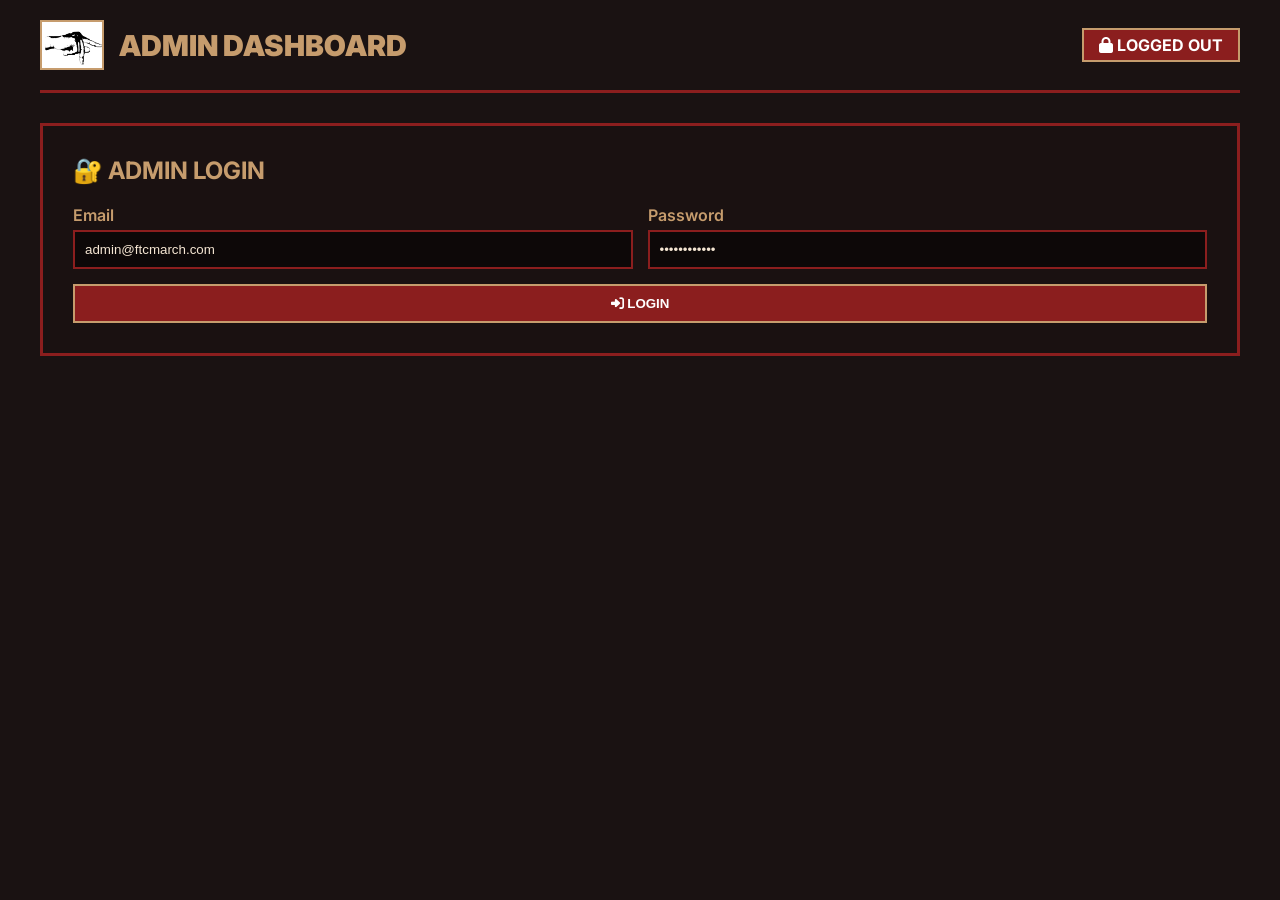
==== admin-dashboard.html @ 2a03d9bb "Add admin dashboard for ticket management" ====
<!DOCTYPE html>
<html lang="en">
<head>
    <meta charset="UTF-8">
    <meta name="viewport" content="width=device-width, initial-scale=1.0">
    <title>FTC · Admin Dashboard</title>
    <link href="https://fonts.googleapis.com/css2?family=Inter:wght@400;600;700;800&display=swap" rel="stylesheet">
    <link rel="stylesheet" href="https://cdnjs.cloudflare.com/ajax/libs/font-awesome/6.4.0/css/all.min.css">
    <style>
        * {
            margin: 0;
            padding: 0;
            box-sizing: border-box;
        }

        :root {
            --primary-red: #8B1E1E;
            --secondary-gold: #C69C6D;
            --dark-charcoal: #1A1212;
            --off-white: #F5E6D3;
            --sand: #DCC7B0;
            --success-green: #2e7d32;
            --warning-yellow: #ed6c02;
        }

        body {
            font-family: 'Inter', sans-serif;
            background: var(--dark-charcoal);
            color: var(--off-white);
            min-height: 100vh;
            padding: 20px;
        }

        .container {
            max-width: 1200px;
            margin: 0 auto;
        }

        /* Header */
        .header {
            display: flex;
            align-items: center;
            justify-content: space-between;
            margin-bottom: 30px;
            padding-bottom: 20px;
            border-bottom: 3px solid var(--primary-red);
        }

        .logo-area {
            display: flex;
            align-items: center;
            gap: 15px;
        }

        .logo-img {
            height: 50px;
            width: auto;
            border: 2px solid var(--secondary-gold);
        }

        .logo-text {
            font-size: 1.8rem;
            font-weight: 900;
            color: var(--secondary-gold);
        }

        .admin-badge {
            background: var(--primary-red);
            color: white;
            padding: 5px 15px;
            border: 2px solid var(--secondary-gold);
            font-weight: 700;
        }

        /* Stats Cards */
        .stats-grid {
            display: grid;
            grid-template-columns: repeat(auto-fit, minmax(200px, 1fr));
            gap: 20px;
            margin-bottom: 30px;
        }

        .stat-card {
            background: rgba(26, 18, 18, 0.95);
            border: 2px solid var(--primary-red);
            padding: 20px;
            text-align: center;
        }

        .stat-value {
            font-size: 2.5rem;
            font-weight: 900;
            color: var(--secondary-gold);
        }

        .stat-label {
            color: var(--sand);
            margin-top: 5px;
        }

        /* Ticket Management */
        .section-title {
            font-size: 1.5rem;
            font-weight: 800;
            color: var(--secondary-gold);
            margin: 30px 0 20px;
            display: flex;
            align-items: center;
            gap: 10px;
        }

        .ticket-grid {
            display: grid;
            grid-template-columns: repeat(auto-fit, minmax(300px, 1fr));
            gap: 20px;
            margin-bottom: 30px;
        }

        .ticket-card {
            background: rgba(26, 18, 18, 0.98);
            border: 2px solid var(--primary-red);
            padding: 20px;
            position: relative;
        }

        .ticket-card.active {
            border-color: var(--secondary-gold);
            box-shadow: 0 0 15px rgba(198,156,109,0.3);
        }

        .ticket-header {
            display: flex;
            justify-content: space-between;
            align-items: center;
            margin-bottom: 15px;
            padding-bottom: 10px;
            border-bottom: 1px solid rgba(198,156,109,0.3);
        }

        .ticket-name {
            font-size: 1.3rem;
            font-weight: 800;
            color: var(--secondary-gold);
        }

        .status-badge {
            padding: 4px 10px;
            font-size: 0.8rem;
            font-weight: 600;
            border: 1px solid;
        }

        .status-badge.active {
            background: var(--success-green);
            border-color: var(--secondary-gold);
            color: white;
        }

        .status-badge.sold-out {
            background: var(--primary-red);
            border-color: var(--sand);
            color: var(--sand);
        }

        .ticket-details {
            margin: 15px 0;
        }

        .detail-row {
            display: flex;
            justify-content: space-between;
            margin: 8px 0;
            color: var(--sand);
        }

        .detail-row strong {
            color: var(--secondary-gold);
        }

        .input-group {
            display: flex;
            gap: 10px;
            margin: 15px 0;
        }

        .input-group input {
            flex: 1;
            padding: 10px;
            background: rgba(0,0,0,0.5);
            border: 2px solid var(--primary-red);
            color: var(--off-white);
        }

        .btn {
            padding: 10px 20px;
            background: var(--primary-red);
            border: 2px solid var(--secondary-gold);
            color: white;
            cursor: pointer;
            font-weight: 600;
            transition: 0.2s;
        }

        .btn:hover {
            background: var(--secondary-gold);
            color: var(--dark-charcoal);
        }

        .btn-small {
            padding: 5px 10px;
            font-size: 0.9rem;
        }

        .btn-success {
            background: var(--success-green);
        }

        .btn-warning {
            background: var(--warning-yellow);
        }

        /* Add New Ticket Form */
        .add-ticket-form {
            background: rgba(26, 18, 18, 0.98);
            border: 3px solid var(--primary-red);
            padding: 30px;
            margin-top: 30px;
        }

        .form-row {
            display: grid;
            grid-template-columns: repeat(auto-fit, minmax(200px, 1fr));
            gap: 15px;
            margin-bottom: 15px;
        }

        .form-group {
            display: flex;
            flex-direction: column;
            gap: 5px;
        }

        .form-group label {
            color: var(--secondary-gold);
            font-weight: 600;
        }

        .form-group input, .form-group select {
            padding: 10px;
            background: rgba(0,0,0,0.5);
            border: 2px solid var(--primary-red);
            color: var(--off-white);
        }

        /* Recent Activity */
        .activity-log {
            background: rgba(26, 18, 18, 0.95);
            border: 2px solid var(--primary-red);
            padding: 20px;
            margin-top: 30px;
        }

        .log-entry {
            padding: 10px;
            border-bottom: 1px solid rgba(198,156,109,0.2);
            color: var(--sand);
            font-size: 0.9rem;
        }

        .log-entry strong {
            color: var(--secondary-gold);
        }

        .hidden {
            display: none;
        }
    </style>
</head>
<body>
    <div class="container">
        <!-- Header -->
        <div class="header">
            <div class="logo-area">
                <img src="pictures/logo.jpeg" alt="FTC" class="logo-img">
                <span class="logo-text">ADMIN DASHBOARD</span>
            </div>
            <div class="admin-badge" id="loginStatus">
                <i class="fas fa-lock"></i> LOGGED OUT
            </div>
        </div>

        <!-- Login Section (shown when not logged in) -->
        <div id="loginSection" class="add-ticket-form">
            <h2 style="color: var(--secondary-gold); margin-bottom: 20px;">🔐 ADMIN LOGIN</h2>
            <div class="form-row">
                <div class="form-group">
                    <label>Email</label>
                    <input type="email" id="loginEmail" value="admin@ftcmarch.com">
                </div>
                <div class="form-group">
                    <label>Password</label>
                    <input type="password" id="loginPassword" value="ftc2026march">
                </div>
            </div>
            <button class="btn" onclick="login()" style="width: 100%;">
                <i class="fas fa-sign-in-alt"></i> LOGIN
            </button>
        </div>

        <!-- Dashboard Content (hidden until login) -->
        <div id="dashboardContent" class="hidden">
            <!-- Stats Overview -->
            <div class="stats-grid" id="statsContainer">
                <div class="stat-card">
                    <div class="stat-value" id="totalRevenue">₦0</div>
                    <div class="stat-label">Total Revenue</div>
                </div>
                <div class="stat-card">
                    <div class="stat-value" id="totalTickets">0</div>
                    <div class="stat-label">Tickets Sold</div>
                </div>
                <div class="stat-card">
                    <div class="stat-value" id="totalScanned">0</div>
                    <div class="stat-label">Scanned In</div>
                </div>
                <div class="stat-card">
                    <div class="stat-value" id="activeTypes">0</div>
                    <div class="stat-label">Active Types</div>
                </div>
            </div>

            <!-- Ticket Management -->
            <div class="section-title">
                <i class="fas fa-ticket-alt"></i> MANAGE TICKET TYPES
                <button class="btn btn-small" onclick="refreshTickets()" style="margin-left: auto;">
                    <i class="fas fa-sync-alt"></i> REFRESH
                </button>
            </div>

            <div class="ticket-grid" id="ticketGrid">
                <!-- Tickets will be loaded here -->
                <div style="grid-column: 1/-1; text-align: center; padding: 50px; color: var(--sand);">
                    <i class="fas fa-spinner fa-spin fa-3x"></i>
                    <p>Loading tickets...</p>
                </div>
            </div>

            <!-- Add New Ticket Form -->
            <div class="add-ticket-form">
                <h2 style="color: var(--secondary-gold); margin-bottom: 20px;">➕ ADD NEW TICKET TYPE</h2>
                <div class="form-row">
                    <div class="form-group">
                        <label>Ticket Name</label>
                        <input type="text" id="newName" placeholder="e.g., VIP, GOLD, etc.">
                    </div>
                    <div class="form-group">
                        <label>Price (₦)</label>
                        <input type="number" id="newPrice" placeholder="9000">
                    </div>
                </div>
                <div class="form-row">
                    <div class="form-group">
                        <label>Total Limit</label>
                        <input type="number" id="newLimit" placeholder="50">
                    </div>
                    <div class="form-group">
                        <label>Description</label>
                        <input type="text" id="newDescription" placeholder="Optional description">
                    </div>
                </div>
                <button class="btn" onclick="addTicketType()" style="width: 100%;">
                    <i class="fas fa-plus-circle"></i> ADD TICKET TYPE
                </button>
            </div>

            <!-- Recent Activity Log -->
            <div class="activity-log">
                <div style="display: flex; justify-content: space-between; align-items: center; margin-bottom: 15px;">
                    <h3 style="color: var(--secondary-gold);">📋 RECENT ACTIVITY</h3>
                    <button class="btn btn-small" onclick="clearLog()">CLEAR</button>
                </div>
                <div id="activityLog">
                    <div class="log-entry">Welcome to admin dashboard</div>
                </div>
            </div>
        </div>
    </div>

    <script>
        // ========== STATE ==========
        let token = null;
        let eventData = null;
        let activityLog = JSON.parse(localStorage.getItem('adminLog') || '[]');

        // ========== LOGIN FUNCTION ==========
        async function login() {
            const email = document.getElementById('loginEmail').value;
            const password = document.getElementById('loginPassword').value;

            try {
                const response = await fetch('https://ftc-march-madness-backend-1.onrender.com/api/admin/login', {
                    method: 'POST',
                    headers: { 'Content-Type': 'application/json' },
                    body: JSON.stringify({ email, password })
                });

                const data = await response.json();

                if (data.success) {
                    token = data.token;
                    document.getElementById('loginSection').classList.add('hidden');
                    document.getElementById('dashboardContent').classList.remove('hidden');
                    document.getElementById('loginStatus').innerHTML = '<i class="fas fa-unlock"></i> ADMIN';
                    
                    logActivity('✅ Admin logged in');
                    loadDashboard();
                } else {
                    alert('Login failed: ' + data.message);
                }
            } catch (error) {
                alert('Login error: ' + error.message);
            }
        }

        // ========== LOAD DASHBOARD ==========
        async function loadDashboard() {
            await loadStats();
            await loadTickets();
        }

        async function loadStats() {
            try {
                const response = await fetch('https://ftc-march-madness-backend-1.onrender.com/api/admin/stats', {
                    headers: { 'x-auth-token': token }
                });
                const data = await response.json();

                if (data.success) {
                    document.getElementById('totalRevenue').innerHTML = `₦${data.stats.sales.totalRevenue.toLocaleString()}`;
                    document.getElementById('totalTickets').innerHTML = data.stats.tickets.total;
                    document.getElementById('totalScanned').innerHTML = data.stats.tickets.scanned;
                    document.getElementById('activeTypes').innerHTML = Object.keys(data.stats.tickets.byType).length;
                }
            } catch (error) {
                console.error('Stats error:', error);
            }
        }

        async function loadTickets() {
            try {
                const response = await fetch('https://ftc-march-madness-backend-1.onrender.com/api/tickets/types');
                const data = await response.json();

                if (data.success) {
                    displayTickets(data.data);
                    eventData = data.data;
                }
            } catch (error) {
                console.error('Ticket load error:', error);
            }
        }

        function displayTickets(tickets) {
            const grid = document.getElementById('ticketGrid');
            grid.innerHTML = '';

            tickets.forEach(ticket => {
                const available = ticket.available;
                const status = available > 0 ? 'active' : 'sold-out';
                const statusText = available > 0 ? 'ACTIVE' : 'SOLD OUT';
                
                const card = document.createElement('div');
                card.className = `ticket-card ${status === 'active' ? 'active' : ''}`;
                card.innerHTML = `
                    <div class="ticket-header">
                        <span class="ticket-name">${ticket.name}</span>
                        <span class="status-badge ${status}">${statusText}</span>
                    </div>
                    <div class="ticket-details">
                        <div class="detail-row">
                            <strong>Price:</strong> <span>₦${ticket.price.toLocaleString()} + ₦300 fee</span>
                        </div>
                        <div class="detail-row">
                            <strong>Available:</strong> <span>${available} of ${ticket.limit}</span>
                        </div>
                        <div class="detail-row">
                            <strong>Sold:</strong> <span>${ticket.sold}</span>
                        </div>
                    </div>
                    <div class="input-group">
                        <input type="number" id="limit-${ticket.name}" placeholder="New limit" value="${ticket.limit}">
                        <button class="btn btn-small" onclick="updateLimit('${ticket.name}')">
                            <i class="fas fa-save"></i> SET
                        </button>
                    </div>
                    <div style="display: flex; gap: 10px; margin-top: 10px;">
                        <button class="btn btn-small btn-success" onclick="restockTicket('${ticket.name}')">
                            <i class="fas fa-refresh"></i> RESTOCK
                        </button>
                        <button class="btn btn-small btn-warning" onclick="soldOut('${ticket.name}')">
                            <i class="fas fa-ban"></i> SOLD OUT
                        </button>
                    </div>
                `;
                grid.appendChild(card);
            });
        }

        // ========== TICKET ACTIONS ==========
        async function updateLimit(ticketName) {
            const newLimit = document.getElementById(`limit-${ticketName}`).value;
            
            try {
                const response = await fetch(`https://ftc-march-madness-backend-1.onrender.com/api/admin/restock/${ticketName}`, {
                    method: 'POST',
                    headers: { 
                        'x-auth-token': token,
                        'Content-Type': 'application/json'
                    },
                    body: JSON.stringify({ newLimit: parseInt(newLimit) })
                });

                const data = await response.json();
                if (data.success) {
                    logActivity(`✅ Updated ${ticketName} limit to ${newLimit}`);
                    loadTickets();
                    loadStats();
                }
            } catch (error) {
                alert('Update failed: ' + error.message);
            }
        }

        async function restockTicket(ticketName) {
            try {
                const response = await fetch(`https://ftc-march-madness-backend-1.onrender.com/api/admin/restock/${ticketName}`, {
                    method: 'POST',
                    headers: { 
                        'x-auth-token': token,
                        'Content-Type': 'application/json'
                    },
                    body: JSON.stringify({})
                });

                const data = await response.json();
                if (data.success) {
                    logActivity(`🔄 Restocked ${ticketName}`);
                    loadTickets();
                    loadStats();
                }
            } catch (error) {
                alert('Restock failed: ' + error.message);
            }
        }

        async function soldOut(ticketName) {
            const currentTicket = eventData.find(t => t.name === ticketName);
            if (!currentTicket) return;

            try {
                const response = await fetch(`https://ftc-march-madness-backend-1.onrender.com/api/admin/restock/${ticketName}`, {
                    method: 'POST',
                    headers: { 
                        'x-auth-token': token,
                        'Content-Type': 'application/json'
                    },
                    body: JSON.stringify({ newLimit: currentTicket.sold })
                });

                const data = await response.json();
                if (data.success) {
                    logActivity(`❌ Marked ${ticketName} as SOLD OUT`);
                    loadTickets();
                    loadStats();
                }
            } catch (error) {
                alert('Sold out failed: ' + error.message);
            }
        }

        async function addTicketType() {
            const name = document.getElementById('newName').value;
            const price = document.getElementById('newPrice').value;
            const limit = document.getElementById('newLimit').value;
            const desc = document.getElementById('newDescription').value;

            if (!name || !price || !limit) {
                alert('Please fill all required fields');
                return;
            }

            try {
                const response = await fetch('https://ftc-march-madness-backend-1.onrender.com/api/ticket-types/add', {
                    method: 'POST',
                    headers: { 
                        'x-auth-token': token,
                        'Content-Type': 'application/json'
                    },
                    body: JSON.stringify({ name, price: parseInt(price), limit: parseInt(limit), description: desc })
                });

                const data = await response.json();
                if (data.success) {
                    logActivity(`➕ Added new ticket type: ${name}`);
                    document.getElementById('newName').value = '';
                    document.getElementById('newPrice').value = '';
                    document.getElementById('newLimit').value = '';
                    document.getElementById('newDescription').value = '';
                    loadTickets();
                } else {
                    alert('Add failed: ' + data.message);
                }
            } catch (error) {
                alert('Error: ' + error.message);
            }
        }

        function refreshTickets() {
            loadTickets();
            loadStats();
            logActivity('🔄 Dashboard refreshed');
        }

        // ========== ACTIVITY LOG ==========
        function logActivity(message) {
            const timestamp = new Date().toLocaleTimeString();
            activityLog.unshift(`[${timestamp}] ${message}`);
            if (activityLog.length > 10) activityLog.pop();
            localStorage.setItem('adminLog', JSON.stringify(activityLog));
            displayLog();
        }

        function displayLog() {
            const logDiv = document.getElementById('activityLog');
            logDiv.innerHTML = activityLog.map(msg => `<div class="log-entry">${msg}</div>`).join('');
        }

        function clearLog() {
            activityLog = [];
            localStorage.removeItem('adminLog');
            displayLog();
        }

        // Initial log display
        displayLog();
    </script>
</body>
</html>
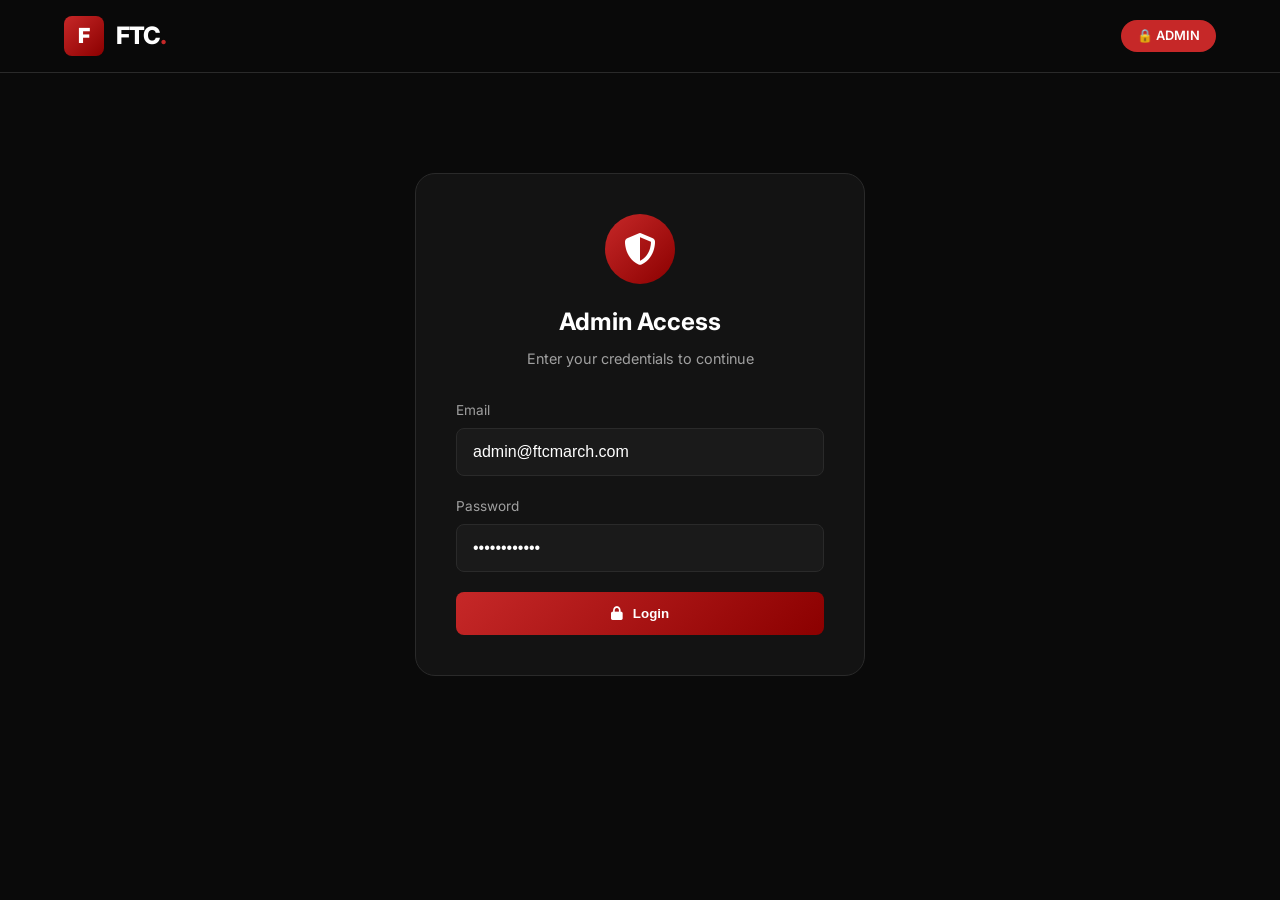
==== commit ff2d479e: "admin-dashboard.html" ====
--- a/admin-dashboard.html
+++ b/admin-dashboard.html
@@ -2,9 +2,9 @@
 <html lang="en">
 <head>
     <meta charset="UTF-8">
-    <meta name="viewport" content="width=device-width, initial-scale=1.0">
-    <title>FTC · Admin Dashboard</title>
-    <link href="https://fonts.googleapis.com/css2?family=Inter:wght@400;600;700;800&display=swap" rel="stylesheet">
+    <meta name="viewport" content="width=device-width, initial-scale=1.0, maximum-scale=1.0, user-scalable=yes">
+    <title>FTC Admin · Dashboard</title>
+    <link href="https://fonts.googleapis.com/css2?family=Inter:wght@400;500;600;700;800;900&display=swap" rel="stylesheet">
     <link rel="stylesheet" href="https://cdnjs.cloudflare.com/ajax/libs/font-awesome/6.4.0/css/all.min.css">
     <style>
         * {
@@ -14,635 +14,547 @@
         }
 
         :root {
-            --primary-red: #8B1E1E;
-            --secondary-gold: #C69C6D;
-            --dark-charcoal: #1A1212;
-            --off-white: #F5E6D3;
-            --sand: #DCC7B0;
-            --success-green: #2e7d32;
-            --warning-yellow: #ed6c02;
+            --primary: #0A0A0A;
+            --primary-light: #1A1A1A;
+            --accent: #C62828;
+            --accent-light: #EF5350;
+            --accent-glow: rgba(198, 40, 40, 0.4);
+            --success: #00C853;
+            --warning: #FF9800;
+            --info: #2196F3;
+            --text-primary: #FFFFFF;
+            --text-secondary: #A0A0A0;
+            --text-muted: #6B6B6B;
+            --border: #2A2A2A;
+            --card-bg: rgba(20, 20, 20, 0.95);
+            --gradient-accent: linear-gradient(135deg, #C62828 0%, #8B0000 100%);
+            --shadow-sm: 0 4px 20px rgba(0, 0, 0, 0.3);
+            --shadow-md: 0 10px 40px rgba(0, 0, 0, 0.4);
+            --shadow-accent: 0 0 30px rgba(198, 40, 40, 0.3);
         }
 
         body {
             font-family: 'Inter', sans-serif;
-            background: var(--dark-charcoal);
-            color: var(--off-white);
+            background: var(--primary);
+            color: var(--text-primary);
+            line-height: 1.5;
             min-height: 100vh;
-            padding: 20px;
-        }
-
-        .container {
-            max-width: 1200px;
+        }
+
+        ::-webkit-scrollbar { width: 8px; }
+        ::-webkit-scrollbar-track { background: var(--primary-light); }
+        ::-webkit-scrollbar-thumb { background: var(--accent); border-radius: 4px; }
+
+        @keyframes fadeInUp {
+            from { opacity: 0; transform: translateY(20px); }
+            to { opacity: 1; transform: translateY(0); }
+        }
+        @keyframes spin {
+            0% { transform: rotate(0deg); }
+            100% { transform: rotate(360deg); }
+        }
+        @keyframes pulse {
+            0%, 100% { opacity: 0.5; }
+            50% { opacity: 1; }
+        }
+
+        /* Navbar */
+        .navbar {
+            padding: 16px 5%;
+            background: rgba(10, 10, 10, 0.95);
+            backdrop-filter: blur(10px);
+            border-bottom: 1px solid var(--border);
+            position: sticky;
+            top: 0;
+            z-index: 100;
+        }
+        .nav-container {
+            max-width: 1400px;
             margin: 0 auto;
-        }
-
-        /* Header */
-        .header {
-            display: flex;
-            align-items: center;
+            display: flex;
             justify-content: space-between;
-            margin-bottom: 30px;
-            padding-bottom: 20px;
-            border-bottom: 3px solid var(--primary-red);
-        }
-
-        .logo-area {
-            display: flex;
-            align-items: center;
-            gap: 15px;
-        }
-
-        .logo-img {
-            height: 50px;
-            width: auto;
-            border: 2px solid var(--secondary-gold);
-        }
-
+            align-items: center;
+        }
+        .logo {
+            display: flex;
+            align-items: center;
+            gap: 12px;
+            text-decoration: none;
+        }
+        .logo-icon {
+            width: 40px;
+            height: 40px;
+            background: var(--gradient-accent);
+            border-radius: 8px;
+            display: flex;
+            align-items: center;
+            justify-content: center;
+            font-weight: 900;
+            font-size: 1.3rem;
+            color: white;
+        }
         .logo-text {
-            font-size: 1.8rem;
-            font-weight: 900;
-            color: var(--secondary-gold);
-        }
-
+            font-size: 1.5rem;
+            font-weight: 800;
+            color: white;
+            letter-spacing: -1px;
+        }
+        .logo-text span { color: var(--accent); }
         .admin-badge {
-            background: var(--primary-red);
+            background: var(--accent);
+            padding: 6px 16px;
+            border-radius: 20px;
+            font-size: 0.8rem;
+            font-weight: 600;
+        }
+
+        /* Login Section */
+        .login-container {
+            max-width: 450px;
+            margin: 100px auto;
+            padding: 40px;
+            background: var(--card-bg);
+            border: 1px solid var(--border);
+            border-radius: 20px;
+            text-align: center;
+        }
+        .login-icon {
+            width: 70px;
+            height: 70px;
+            background: var(--gradient-accent);
+            border-radius: 50%;
+            display: flex;
+            align-items: center;
+            justify-content: center;
+            margin: 0 auto 20px;
+        }
+        .login-icon i { font-size: 2rem; }
+        .login-title { font-size: 1.5rem; font-weight: 700; margin-bottom: 8px; }
+        .login-subtitle { color: var(--text-secondary); font-size: 0.9rem; margin-bottom: 30px; }
+        .input-group { margin-bottom: 20px; text-align: left; }
+        .input-group label { display: block; margin-bottom: 8px; font-size: 0.85rem; color: var(--text-secondary); }
+        .input-group input {
+            width: 100%;
+            padding: 14px 16px;
+            background: var(--primary-light);
+            border: 1px solid var(--border);
+            border-radius: 8px;
+            color: var(--text-primary);
+            font-size: 1rem;
+            transition: all 0.3s ease;
+        }
+        .input-group input:focus {
+            outline: none;
+            border-color: var(--accent);
+            box-shadow: 0 0 0 2px var(--accent-glow);
+        }
+        .login-btn {
+            width: 100%;
+            padding: 14px;
+            background: var(--gradient-accent);
+            border: none;
+            border-radius: 8px;
             color: white;
-            padding: 5px 15px;
-            border: 2px solid var(--secondary-gold);
-            font-weight: 700;
-        }
-
-        /* Stats Cards */
+            font-weight: 600;
+            cursor: pointer;
+            display: flex;
+            align-items: center;
+            justify-content: center;
+            gap: 10px;
+        }
+        .login-btn:hover { transform: translateY(-2px); box-shadow: var(--shadow-accent); }
+
+        /* Dashboard Content */
+        .dashboard-container {
+            max-width: 1400px;
+            margin: 0 auto;
+            padding: 30px 5%;
+        }
+        .hidden { display: none; }
+
+        /* Stats Grid */
         .stats-grid {
             display: grid;
-            grid-template-columns: repeat(auto-fit, minmax(200px, 1fr));
+            grid-template-columns: repeat(auto-fit, minmax(220px, 1fr));
             gap: 20px;
-            margin-bottom: 30px;
-        }
-
+            margin-bottom: 40px;
+            animation: fadeInUp 0.5s ease backwards;
+        }
         .stat-card {
-            background: rgba(26, 18, 18, 0.95);
-            border: 2px solid var(--primary-red);
-            padding: 20px;
-            text-align: center;
-        }
-
-        .stat-value {
-            font-size: 2.5rem;
-            font-weight: 900;
-            color: var(--secondary-gold);
-        }
-
-        .stat-label {
-            color: var(--sand);
-            margin-top: 5px;
-        }
+            background: var(--card-bg);
+            border: 1px solid var(--border);
+            border-radius: 16px;
+            padding: 24px;
+            transition: all 0.3s ease;
+        }
+        .stat-card:hover { border-color: var(--accent); transform: translateY(-2px); }
+        .stat-header { display: flex; justify-content: space-between; align-items: center; margin-bottom: 16px; }
+        .stat-header i { font-size: 1.8rem; color: var(--accent); }
+        .stat-value { font-size: 2.5rem; font-weight: 800; margin-bottom: 4px; }
+        .stat-label { color: var(--text-secondary); font-size: 0.85rem; }
 
         /* Ticket Management */
+        .section-header {
+            display: flex;
+            justify-content: space-between;
+            align-items: center;
+            margin-bottom: 24px;
+            flex-wrap: wrap;
+            gap: 16px;
+        }
         .section-title {
             font-size: 1.5rem;
-            font-weight: 800;
-            color: var(--secondary-gold);
-            margin: 30px 0 20px;
+            font-weight: 700;
             display: flex;
             align-items: center;
             gap: 10px;
         }
+        .refresh-btn {
+            background: var(--primary-light);
+            border: 1px solid var(--border);
+            border-radius: 8px;
+            padding: 10px 20px;
+            color: var(--text-secondary);
+            cursor: pointer;
+            transition: all 0.3s ease;
+        }
+        .refresh-btn:hover { border-color: var(--accent); color: var(--accent); }
 
         .ticket-grid {
             display: grid;
-            grid-template-columns: repeat(auto-fit, minmax(300px, 1fr));
+            grid-template-columns: repeat(auto-fit, minmax(320px, 1fr));
             gap: 20px;
-            margin-bottom: 30px;
-        }
-
+            margin-bottom: 40px;
+            animation: fadeInUp 0.5s ease 0.1s backwards;
+        }
         .ticket-card {
-            background: rgba(26, 18, 18, 0.98);
-            border: 2px solid var(--primary-red);
+            background: var(--card-bg);
+            border: 1px solid var(--border);
+            border-radius: 16px;
             padding: 20px;
-            position: relative;
-        }
-
-        .ticket-card.active {
-            border-color: var(--secondary-gold);
-            box-shadow: 0 0 15px rgba(198,156,109,0.3);
-        }
-
+            transition: all 0.3s ease;
+        }
+        .ticket-card.active { border-color: var(--accent); box-shadow: var(--shadow-accent); }
+        .ticket-card.sold-out { opacity: 0.6; }
         .ticket-header {
             display: flex;
             justify-content: space-between;
             align-items: center;
-            margin-bottom: 15px;
-            padding-bottom: 10px;
-            border-bottom: 1px solid rgba(198,156,109,0.3);
-        }
-
-        .ticket-name {
-            font-size: 1.3rem;
-            font-weight: 800;
-            color: var(--secondary-gold);
-        }
-
+            margin-bottom: 16px;
+            padding-bottom: 12px;
+            border-bottom: 1px solid var(--border);
+        }
+        .ticket-name { font-size: 1.3rem; font-weight: 700; color: var(--accent); }
         .status-badge {
-            padding: 4px 10px;
-            font-size: 0.8rem;
+            padding: 4px 12px;
+            border-radius: 20px;
+            font-size: 0.7rem;
             font-weight: 600;
-            border: 1px solid;
-        }
-
-        .status-badge.active {
-            background: var(--success-green);
-            border-color: var(--secondary-gold);
-            color: white;
-        }
-
-        .status-badge.sold-out {
-            background: var(--primary-red);
-            border-color: var(--sand);
-            color: var(--sand);
-        }
-
-        .ticket-details {
-            margin: 15px 0;
-        }
-
+        }
+        .status-badge.active { background: var(--success); color: white; }
+        .status-badge.sold-out { background: var(--accent); color: white; }
+        .ticket-details { margin: 16px 0; }
         .detail-row {
             display: flex;
             justify-content: space-between;
             margin: 8px 0;
-            color: var(--sand);
-        }
-
-        .detail-row strong {
-            color: var(--secondary-gold);
-        }
-
-        .input-group {
+            font-size: 0.9rem;
+        }
+        .detail-label { color: var(--text-secondary); }
+        .detail-value { font-weight: 600; }
+        .input-group-card {
             display: flex;
             gap: 10px;
-            margin: 15px 0;
-        }
-
-        .input-group input {
+            margin: 16px 0;
+        }
+        .input-group-card input {
             flex: 1;
             padding: 10px;
-            background: rgba(0,0,0,0.5);
-            border: 2px solid var(--primary-red);
-            color: var(--off-white);
-        }
-
-        .btn {
-            padding: 10px 20px;
-            background: var(--primary-red);
-            border: 2px solid var(--secondary-gold);
-            color: white;
+            background: var(--primary-light);
+            border: 1px solid var(--border);
+            border-radius: 8px;
+            color: var(--text-primary);
+        }
+        .btn-card {
+            padding: 10px 16px;
+            background: var(--primary-light);
+            border: 1px solid var(--border);
+            border-radius: 8px;
+            color: var(--text-secondary);
             cursor: pointer;
-            font-weight: 600;
-            transition: 0.2s;
-        }
-
-        .btn:hover {
-            background: var(--secondary-gold);
-            color: var(--dark-charcoal);
-        }
-
+            transition: all 0.3s ease;
+        }
+        .btn-card:hover { border-color: var(--accent); color: var(--accent); }
+        .action-btns {
+            display: flex;
+            gap: 8px;
+            flex-wrap: wrap;
+            margin-top: 16px;
+        }
         .btn-small {
-            padding: 5px 10px;
-            font-size: 0.9rem;
-        }
-
-        .btn-success {
-            background: var(--success-green);
-        }
-
-        .btn-warning {
-            background: var(--warning-yellow);
-        }
-
-        /* Add New Ticket Form */
+            flex: 1;
+            padding: 8px;
+            font-size: 0.8rem;
+            border-radius: 6px;
+            cursor: pointer;
+            transition: all 0.3s ease;
+            text-align: center;
+        }
+        .btn-restock { background: var(--success); border: none; color: white; }
+        .btn-soldout { background: var(--warning); border: none; color: white; }
+        .btn-delete { background: var(--accent); border: none; color: white; }
+
+        /* Add Ticket Form */
         .add-ticket-form {
-            background: rgba(26, 18, 18, 0.98);
-            border: 3px solid var(--primary-red);
-            padding: 30px;
-            margin-top: 30px;
-        }
-
-        .form-row {
+            background: var(--card-bg);
+            border: 1px solid var(--border);
+            border-radius: 16px;
+            padding: 24px;
+            margin-top: 20px;
+            animation: fadeInUp 0.5s ease 0.2s backwards;
+        }
+        .form-grid {
             display: grid;
             grid-template-columns: repeat(auto-fit, minmax(200px, 1fr));
-            gap: 15px;
-            margin-bottom: 15px;
-        }
-
-        .form-group {
-            display: flex;
-            flex-direction: column;
-            gap: 5px;
-        }
-
-        .form-group label {
-            color: var(--secondary-gold);
+            gap: 16px;
+            margin-bottom: 20px;
+        }
+        .form-group label { display: block; margin-bottom: 6px; font-size: 0.85rem; color: var(--text-secondary); }
+        .form-group input {
+            width: 100%;
+            padding: 12px;
+            background: var(--primary-light);
+            border: 1px solid var(--border);
+            border-radius: 8px;
+            color: var(--text-primary);
+        }
+        .add-btn {
+            width: 100%;
+            padding: 14px;
+            background: var(--gradient-accent);
+            border: none;
+            border-radius: 8px;
+            color: white;
             font-weight: 600;
-        }
-
-        .form-group input, .form-group select {
-            padding: 10px;
-            background: rgba(0,0,0,0.5);
-            border: 2px solid var(--primary-red);
-            color: var(--off-white);
-        }
-
-        /* Recent Activity */
+            cursor: pointer;
+            display: flex;
+            align-items: center;
+            justify-content: center;
+            gap: 10px;
+        }
+
+        /* Activity Log */
         .activity-log {
-            background: rgba(26, 18, 18, 0.95);
-            border: 2px solid var(--primary-red);
+            background: var(--card-bg);
+            border: 1px solid var(--border);
+            border-radius: 16px;
             padding: 20px;
             margin-top: 30px;
         }
-
+        .log-header {
+            display: flex;
+            justify-content: space-between;
+            align-items: center;
+            margin-bottom: 16px;
+            padding-bottom: 12px;
+            border-bottom: 1px solid var(--border);
+        }
         .log-entry {
-            padding: 10px;
-            border-bottom: 1px solid rgba(198,156,109,0.2);
-            color: var(--sand);
-            font-size: 0.9rem;
-        }
-
-        .log-entry strong {
-            color: var(--secondary-gold);
-        }
-
-        .hidden {
-            display: none;
+            padding: 10px 0;
+            border-bottom: 1px solid var(--border);
+            font-size: 0.85rem;
+            color: var(--text-secondary);
+        }
+        .log-entry strong { color: var(--accent); }
+
+        /* Loading */
+        .spinner {
+            width: 40px;
+            height: 40px;
+            border: 3px solid var(--border);
+            border-top-color: var(--accent);
+            border-radius: 50%;
+            animation: spin 0.8s linear infinite;
+            margin: 40px auto;
+        }
+
+        @media (max-width: 768px) {
+            .stats-grid { grid-template-columns: repeat(2, 1fr); }
+            .ticket-grid { grid-template-columns: 1fr; }
+            .form-grid { grid-template-columns: 1fr; }
+        }
+        @media (max-width: 500px) {
+            .stats-grid { grid-template-columns: 1fr; }
         }
     </style>
 </head>
 <body>
-    <div class="container">
-        <!-- Header -->
-        <div class="header">
-            <div class="logo-area">
-                <img src="pictures/logo.jpeg" alt="FTC" class="logo-img">
-                <span class="logo-text">ADMIN DASHBOARD</span>
-            </div>
-            <div class="admin-badge" id="loginStatus">
-                <i class="fas fa-lock"></i> LOGGED OUT
-            </div>
+
+    <nav class="navbar">
+        <div class="nav-container">
+            <a href="index.html" class="logo">
+                <div class="logo-icon">F</div>
+                <div class="logo-text">FTC<span>.</span></div>
+            </a>
+            <div class="admin-badge" id="loginStatus">🔒 ADMIN</div>
         </div>
-
-        <!-- Login Section (shown when not logged in) -->
-        <div id="loginSection" class="add-ticket-form">
-            <h2 style="color: var(--secondary-gold); margin-bottom: 20px;">🔐 ADMIN LOGIN</h2>
-            <div class="form-row">
-                <div class="form-group">
-                    <label>Email</label>
-                    <input type="email" id="loginEmail" value="admin@ftcmarch.com">
-                </div>
-                <div class="form-group">
-                    <label>Password</label>
-                    <input type="password" id="loginPassword" value="ftc2026march">
-                </div>
-            </div>
-            <button class="btn" onclick="login()" style="width: 100%;">
-                <i class="fas fa-sign-in-alt"></i> LOGIN
-            </button>
+    </nav>
+
+    <!-- Login Section -->
+    <div id="loginSection" class="login-container">
+        <div class="login-icon"><i class="fas fa-shield-alt"></i></div>
+        <h2 class="login-title">Admin Access</h2>
+        <p class="login-subtitle">Enter your credentials to continue</p>
+        <div class="input-group"><label>Email</label><input type="email" id="loginEmail" value="admin@ftcmarch.com"></div>
+        <div class="input-group"><label>Password</label><input type="password" id="loginPassword" value="ftc2026march"></div>
+        <button class="login-btn" onclick="login()"><i class="fas fa-lock"></i> Login</button>
+    </div>
+
+    <!-- Dashboard Content -->
+    <div id="dashboardContent" class="dashboard-container hidden">
+        <div class="stats-grid" id="statsGrid">
+            <div class="stat-card"><div class="stat-header"><i class="fas fa-chart-line"></i></div><div class="stat-value" id="totalRevenue">₦0</div><div class="stat-label">Total Revenue</div></div>
+            <div class="stat-card"><div class="stat-header"><i class="fas fa-ticket-alt"></i></div><div class="stat-value" id="totalTickets">0</div><div class="stat-label">Tickets Sold</div></div>
+            <div class="stat-card"><div class="stat-header"><i class="fas fa-qrcode"></i></div><div class="stat-value" id="totalScanned">0</div><div class="stat-label">Scanned In</div></div>
+            <div class="stat-card"><div class="stat-header"><i class="fas fa-tags"></i></div><div class="stat-value" id="activeTypes">0</div><div class="stat-label">Active Types</div></div>
         </div>
 
-        <!-- Dashboard Content (hidden until login) -->
-        <div id="dashboardContent" class="hidden">
-            <!-- Stats Overview -->
-            <div class="stats-grid" id="statsContainer">
-                <div class="stat-card">
-                    <div class="stat-value" id="totalRevenue">₦0</div>
-                    <div class="stat-label">Total Revenue</div>
-                </div>
-                <div class="stat-card">
-                    <div class="stat-value" id="totalTickets">0</div>
-                    <div class="stat-label">Tickets Sold</div>
-                </div>
-                <div class="stat-card">
-                    <div class="stat-value" id="totalScanned">0</div>
-                    <div class="stat-label">Scanned In</div>
-                </div>
-                <div class="stat-card">
-                    <div class="stat-value" id="activeTypes">0</div>
-                    <div class="stat-label">Active Types</div>
-                </div>
-            </div>
-
-            <!-- Ticket Management -->
-            <div class="section-title">
-                <i class="fas fa-ticket-alt"></i> MANAGE TICKET TYPES
-                <button class="btn btn-small" onclick="refreshTickets()" style="margin-left: auto;">
-                    <i class="fas fa-sync-alt"></i> REFRESH
-                </button>
-            </div>
-
-            <div class="ticket-grid" id="ticketGrid">
-                <!-- Tickets will be loaded here -->
-                <div style="grid-column: 1/-1; text-align: center; padding: 50px; color: var(--sand);">
-                    <i class="fas fa-spinner fa-spin fa-3x"></i>
-                    <p>Loading tickets...</p>
-                </div>
-            </div>
-
-            <!-- Add New Ticket Form -->
-            <div class="add-ticket-form">
-                <h2 style="color: var(--secondary-gold); margin-bottom: 20px;">➕ ADD NEW TICKET TYPE</h2>
-                <div class="form-row">
-                    <div class="form-group">
-                        <label>Ticket Name</label>
-                        <input type="text" id="newName" placeholder="e.g., VIP, GOLD, etc.">
-                    </div>
-                    <div class="form-group">
-                        <label>Price (₦)</label>
-                        <input type="number" id="newPrice" placeholder="9000">
-                    </div>
-                </div>
-                <div class="form-row">
-                    <div class="form-group">
-                        <label>Total Limit</label>
-                        <input type="number" id="newLimit" placeholder="50">
-                    </div>
-                    <div class="form-group">
-                        <label>Description</label>
-                        <input type="text" id="newDescription" placeholder="Optional description">
-                    </div>
-                </div>
-                <button class="btn" onclick="addTicketType()" style="width: 100%;">
-                    <i class="fas fa-plus-circle"></i> ADD TICKET TYPE
-                </button>
-            </div>
-
-            <!-- Recent Activity Log -->
-            <div class="activity-log">
-                <div style="display: flex; justify-content: space-between; align-items: center; margin-bottom: 15px;">
-                    <h3 style="color: var(--secondary-gold);">📋 RECENT ACTIVITY</h3>
-                    <button class="btn btn-small" onclick="clearLog()">CLEAR</button>
-                </div>
-                <div id="activityLog">
-                    <div class="log-entry">Welcome to admin dashboard</div>
-                </div>
-            </div>
+        <div class="section-header"><h2 class="section-title"><i class="fas fa-ticket-alt"></i> Manage Tickets</h2><button class="refresh-btn" onclick="loadDashboard()"><i class="fas fa-sync-alt"></i> Refresh</button></div>
+        <div class="ticket-grid" id="ticketGrid"><div class="spinner"></div></div>
+
+        <div class="add-ticket-form"><h3 style="margin-bottom: 20px;"><i class="fas fa-plus-circle"></i> Add New Ticket Type</h3>
+            <div class="form-grid"><div class="form-group"><label>Ticket Name</label><input type="text" id="newName" placeholder="e.g., VIP"></div>
+            <div class="form-group"><label>Price (₦)</label><input type="number" id="newPrice" placeholder="9000"></div>
+            <div class="form-group"><label>Total Limit</label><input type="number" id="newLimit" placeholder="50"></div>
+            <div class="form-group"><label>Description</label><input type="text" id="newDescription" placeholder="Optional"></div></div>
+            <button class="add-btn" onclick="addTicketType()"><i class="fas fa-plus-circle"></i> Add Ticket Type</button>
         </div>
+
+        <div class="activity-log"><div class="log-header"><h3><i class="fas fa-history"></i> Recent Activity</h3><button class="refresh-btn" onclick="clearLog()">Clear</button></div><div id="activityLog"><div class="log-entry">Ready to manage events</div></div></div>
     </div>
 
     <script>
-        // ========== STATE ==========
-        let token = null;
-        let eventData = null;
-        let activityLog = JSON.parse(localStorage.getItem('adminLog') || '[]');
-
-        // ========== LOGIN FUNCTION ==========
+        let token = null, refreshInterval = null, activityLog = JSON.parse(localStorage.getItem('adminLog') || '[]');
+
         async function login() {
-            const email = document.getElementById('loginEmail').value;
-            const password = document.getElementById('loginPassword').value;
-
+            const email = document.getElementById('loginEmail').value, password = document.getElementById('loginPassword').value;
             try {
                 const response = await fetch('https://ftc-march-madness-backend-1.onrender.com/api/admin/login', {
-                    method: 'POST',
-                    headers: { 'Content-Type': 'application/json' },
+                    method: 'POST', headers: { 'Content-Type': 'application/json' },
                     body: JSON.stringify({ email, password })
                 });
-
-                const data = await response.json();
-
+                const data = await response.json();
                 if (data.success) {
                     token = data.token;
                     document.getElementById('loginSection').classList.add('hidden');
                     document.getElementById('dashboardContent').classList.remove('hidden');
-                    document.getElementById('loginStatus').innerHTML = '<i class="fas fa-unlock"></i> ADMIN';
-                    
+                    document.getElementById('loginStatus').innerHTML = '<i class="fas fa-unlock-alt"></i> ADMIN';
                     logActivity('✅ Admin logged in');
                     loadDashboard();
-                } else {
-                    alert('Login failed: ' + data.message);
-                }
-            } catch (error) {
-                alert('Login error: ' + error.message);
-            }
-        }
-
-        // ========== LOAD DASHBOARD ==========
-        async function loadDashboard() {
-            await loadStats();
-            await loadTickets();
-        }
-
+                    refreshInterval = setInterval(() => { loadDashboard(); }, 30000);
+                } else alert('Login failed: ' + data.message);
+            } catch (error) { alert('Login error: ' + error.message); }
+        }
+
+        async function loadDashboard() { await Promise.all([loadStats(), loadTickets()]); }
         async function loadStats() {
             try {
-                const response = await fetch('https://ftc-march-madness-backend-1.onrender.com/api/admin/stats', {
-                    headers: { 'x-auth-token': token }
-                });
-                const data = await response.json();
-
+                const response = await fetch('https://ftc-march-madness-backend-1.onrender.com/api/admin/stats', { headers: { 'x-auth-token': token } });
+                const data = await response.json();
                 if (data.success) {
                     document.getElementById('totalRevenue').innerHTML = `₦${data.stats.sales.totalRevenue.toLocaleString()}`;
                     document.getElementById('totalTickets').innerHTML = data.stats.tickets.total;
                     document.getElementById('totalScanned').innerHTML = data.stats.tickets.scanned;
                     document.getElementById('activeTypes').innerHTML = Object.keys(data.stats.tickets.byType).length;
                 }
-            } catch (error) {
-                console.error('Stats error:', error);
-            }
+            } catch (error) { console.error('Stats error:', error); }
         }
 
         async function loadTickets() {
             try {
                 const response = await fetch('https://ftc-march-madness-backend-1.onrender.com/api/tickets/types');
                 const data = await response.json();
-
-                if (data.success) {
-                    displayTickets(data.data);
-                    eventData = data.data;
-                }
-            } catch (error) {
-                console.error('Ticket load error:', error);
-            }
+                if (data.success) displayTickets(data.data);
+            } catch (error) { console.error('Ticket load error:', error); }
         }
 
         function displayTickets(tickets) {
             const grid = document.getElementById('ticketGrid');
-            grid.innerHTML = '';
-
-            tickets.forEach(ticket => {
-                const available = ticket.available;
-                const status = available > 0 ? 'active' : 'sold-out';
-                const statusText = available > 0 ? 'ACTIVE' : 'SOLD OUT';
-                
-                const card = document.createElement('div');
-                card.className = `ticket-card ${status === 'active' ? 'active' : ''}`;
-                card.innerHTML = `
-                    <div class="ticket-header">
-                        <span class="ticket-name">${ticket.name}</span>
-                        <span class="status-badge ${status}">${statusText}</span>
-                    </div>
-                    <div class="ticket-details">
-                        <div class="detail-row">
-                            <strong>Price:</strong> <span>₦${ticket.price.toLocaleString()} + ₦300 fee</span>
-                        </div>
-                        <div class="detail-row">
-                            <strong>Available:</strong> <span>${available} of ${ticket.limit}</span>
-                        </div>
-                        <div class="detail-row">
-                            <strong>Sold:</strong> <span>${ticket.sold}</span>
-                        </div>
-                    </div>
-                    <div class="input-group">
-                        <input type="number" id="limit-${ticket.name}" placeholder="New limit" value="${ticket.limit}">
-                        <button class="btn btn-small" onclick="updateLimit('${ticket.name}')">
-                            <i class="fas fa-save"></i> SET
-                        </button>
-                    </div>
-                    <div style="display: flex; gap: 10px; margin-top: 10px;">
-                        <button class="btn btn-small btn-success" onclick="restockTicket('${ticket.name}')">
-                            <i class="fas fa-refresh"></i> RESTOCK
-                        </button>
-                        <button class="btn btn-small btn-warning" onclick="soldOut('${ticket.name}')">
-                            <i class="fas fa-ban"></i> SOLD OUT
-                        </button>
-                    </div>
-                `;
-                grid.appendChild(card);
-            });
-        }
-
-        // ========== TICKET ACTIONS ==========
+            grid.innerHTML = tickets.map(ticket => `<div class="ticket-card ${ticket.available > 0 ? 'active' : 'sold-out'}">
+                <div class="ticket-header"><span class="ticket-name">${ticket.name}</span><span class="status-badge ${ticket.available > 0 ? 'active' : 'sold-out'}">${ticket.available > 0 ? 'ACTIVE' : 'SOLD OUT'}</span></div>
+                <div class="ticket-details"><div class="detail-row"><span class="detail-label">Price:</span><span class="detail-value">₦${ticket.price.toLocaleString()} + ₦300 fee</span></div>
+                <div class="detail-row"><span class="detail-label">Available:</span><span class="detail-value">${ticket.available} of ${ticket.limit}</span></div>
+                <div class="detail-row"><span class="detail-label">Sold:</span><span class="detail-value">${ticket.sold}</span></div></div>
+                <div class="input-group-card"><input type="number" id="limit-${ticket.name.replace(/\s/g, '')}" placeholder="New limit" value="${ticket.limit}"><button class="btn-card" onclick="updateLimit('${ticket.name}')">SET</button></div>
+                <div class="action-btns"><button class="btn-small btn-restock" onclick="restockTicket('${ticket.name}')">RESTOCK</button><button class="btn-small btn-soldout" onclick="soldOutTicket('${ticket.name}')">SOLD OUT</button><button class="btn-small btn-delete" onclick="deleteTicket('${ticket.name}')">DELETE</button></div>
+            </div>`).join('');
+        }
+
         async function updateLimit(ticketName) {
-            const newLimit = document.getElementById(`limit-${ticketName}`).value;
-            
-            try {
-                const response = await fetch(`https://ftc-march-madness-backend-1.onrender.com/api/admin/restock/${ticketName}`, {
-                    method: 'POST',
-                    headers: { 
-                        'x-auth-token': token,
-                        'Content-Type': 'application/json'
-                    },
-                    body: JSON.stringify({ newLimit: parseInt(newLimit) })
+            const newLimit = document.getElementById(`limit-${ticketName.replace(/\s/g, '')}`).value;
+            try {
+                const response = await fetch(`https://ftc-march-madness-backend-1.onrender.com/api/admin/restock/${encodeURIComponent(ticketName)}`, {
+                    method: 'POST', headers: { 'x-auth-token': token, 'Content-Type': 'application/json' }, body: JSON.stringify({ newLimit: parseInt(newLimit) })
                 });
-
-                const data = await response.json();
-                if (data.success) {
-                    logActivity(`✅ Updated ${ticketName} limit to ${newLimit}`);
-                    loadTickets();
-                    loadStats();
-                }
-            } catch (error) {
-                alert('Update failed: ' + error.message);
-            }
+                const data = await response.json();
+                if (data.success) { logActivity(`✅ Updated ${ticketName} limit to ${newLimit}`); loadDashboard(); }
+                else alert('Update failed: ' + data.message);
+            } catch (error) { alert('Error: ' + error.message); }
         }
 
         async function restockTicket(ticketName) {
             try {
-                const response = await fetch(`https://ftc-march-madness-backend-1.onrender.com/api/admin/restock/${ticketName}`, {
-                    method: 'POST',
-                    headers: { 
-                        'x-auth-token': token,
-                        'Content-Type': 'application/json'
-                    },
-                    body: JSON.stringify({})
+                const response = await fetch(`https://ftc-march-madness-backend-1.onrender.com/api/ticket-types/restock/${encodeURIComponent(ticketName)}`, {
+                    method: 'POST', headers: { 'x-auth-token': token, 'Content-Type': 'application/json' }, body: JSON.stringify({})
                 });
-
-                const data = await response.json();
-                if (data.success) {
-                    logActivity(`🔄 Restocked ${ticketName}`);
-                    loadTickets();
-                    loadStats();
-                }
-            } catch (error) {
-                alert('Restock failed: ' + error.message);
-            }
-        }
-
-        async function soldOut(ticketName) {
-            const currentTicket = eventData.find(t => t.name === ticketName);
-            if (!currentTicket) return;
-
-            try {
-                const response = await fetch(`https://ftc-march-madness-backend-1.onrender.com/api/admin/restock/${ticketName}`, {
-                    method: 'POST',
-                    headers: { 
-                        'x-auth-token': token,
-                        'Content-Type': 'application/json'
-                    },
-                    body: JSON.stringify({ newLimit: currentTicket.sold })
+                const data = await response.json();
+                if (data.success) { logActivity(`🔄 Restocked ${ticketName}`); loadDashboard(); }
+                else alert('Restock failed: ' + data.message);
+            } catch (error) { alert('Error: ' + error.message); }
+        }
+
+        async function soldOutTicket(ticketName) {
+            if (!confirm(`Mark ${ticketName} as SOLD OUT?`)) return;
+            try {
+                const response = await fetch(`https://ftc-march-madness-backend-1.onrender.com/api/ticket-types/soldout/${encodeURIComponent(ticketName)}`, {
+                    method: 'POST', headers: { 'x-auth-token': token, 'Content-Type': 'application/json' }
                 });
-
-                const data = await response.json();
-                if (data.success) {
-                    logActivity(`❌ Marked ${ticketName} as SOLD OUT`);
-                    loadTickets();
-                    loadStats();
-                }
-            } catch (error) {
-                alert('Sold out failed: ' + error.message);
-            }
+                const data = await response.json();
+                if (data.success) { logActivity(`❌ Marked ${ticketName} as SOLD OUT`); loadDashboard(); alert(`✅ ${ticketName} is now SOLD OUT`); }
+                else alert('Failed: ' + data.message);
+            } catch (error) { alert('Error: ' + error.message); }
+        }
+
+        async function deleteTicket(ticketName) {
+            if (!confirm(`⚠️ DELETE ${ticketName}? Cannot undo!`)) return;
+            try {
+                const response = await fetch(`https://ftc-march-madness-backend-1.onrender.com/api/ticket-types/delete/${encodeURIComponent(ticketName)}`, {
+                    method: 'DELETE', headers: { 'x-auth-token': token, 'Content-Type': 'application/json' }
+                });
+                const data = await response.json();
+                if (data.success) { logActivity(`🗑️ Deleted ${ticketName}`); loadDashboard(); alert(`✅ ${ticketName} deleted`); }
+                else alert('Delete failed: ' + data.message);
+            } catch (error) { alert('Error: ' + error.message); }
         }
 
         async function addTicketType() {
-            const name = document.getElementById('newName').value;
-            const price = document.getElementById('newPrice').value;
-            const limit = document.getElementById('newLimit').value;
-            const desc = document.getElementById('newDescription').value;
-
-            if (!name || !price || !limit) {
-                alert('Please fill all required fields');
-                return;
-            }
-
+            const name = document.getElementById('newName').value.trim(), price = document.getElementById('newPrice').value, limit = document.getElementById('newLimit').value, desc = document.getElementById('newDescription').value;
+            if (!name || !price || !limit) { alert('Fill all required fields'); return; }
             try {
                 const response = await fetch('https://ftc-march-madness-backend-1.onrender.com/api/ticket-types/add', {
-                    method: 'POST',
-                    headers: { 
-                        'x-auth-token': token,
-                        'Content-Type': 'application/json'
-                    },
+                    method: 'POST', headers: { 'x-auth-token': token, 'Content-Type': 'application/json' },
                     body: JSON.stringify({ name, price: parseInt(price), limit: parseInt(limit), description: desc })
                 });
-
-                const data = await response.json();
-                if (data.success) {
-                    logActivity(`➕ Added new ticket type: ${name}`);
-                    document.getElementById('newName').value = '';
-                    document.getElementById('newPrice').value = '';
-                    document.getElementById('newLimit').value = '';
-                    document.getElementById('newDescription').value = '';
-                    loadTickets();
-                } else {
-                    alert('Add failed: ' + data.message);
-                }
-            } catch (error) {
-                alert('Error: ' + error.message);
-            }
-        }
-
-        function refreshTickets() {
-            loadTickets();
-            loadStats();
-            logActivity('🔄 Dashboard refreshed');
-        }
-
-        // ========== ACTIVITY LOG ==========
-        function logActivity(message) {
-            const timestamp = new Date().toLocaleTimeString();
-            activityLog.unshift(`[${timestamp}] ${message}`);
-            if (activityLog.length > 10) activityLog.pop();
-            localStorage.setItem('adminLog', JSON.stringify(activityLog));
-            displayLog();
-        }
-
-        function displayLog() {
-            const logDiv = document.getElementById('activityLog');
-            logDiv.innerHTML = activityLog.map(msg => `<div class="log-entry">${msg}</div>`).join('');
-        }
-
-        function clearLog() {
-            activityLog = [];
-            localStorage.removeItem('adminLog');
-            displayLog();
-        }
-
-        // Initial log display
+                const data = await response.json();
+                if (data.success) { logActivity(`➕ Added new ticket: ${name}`); document.getElementById('newName').value = ''; document.getElementById('newPrice').value = ''; document.getElementById('newLimit').value = ''; document.getElementById('newDescription').value = ''; loadDashboard(); }
+                else alert('Add failed: ' + data.message);
+            } catch (error) { alert('Error: ' + error.message); }
+        }
+
+        function logActivity(msg) { const ts = new Date().toLocaleTimeString(); activityLog.unshift(`[${ts}] ${msg}`); if (activityLog.length > 10) activityLog.pop(); localStorage.setItem('adminLog', JSON.stringify(activityLog)); displayLog(); }
+        function displayLog() { document.getElementById('activityLog').innerHTML = activityLog.map(msg => `<div class="log-entry">${msg}</div>`).join(''); }
+        function clearLog() { activityLog = []; localStorage.removeItem('adminLog'); displayLog(); }
         displayLog();
     </script>
 </body>
-</html>+</html>
